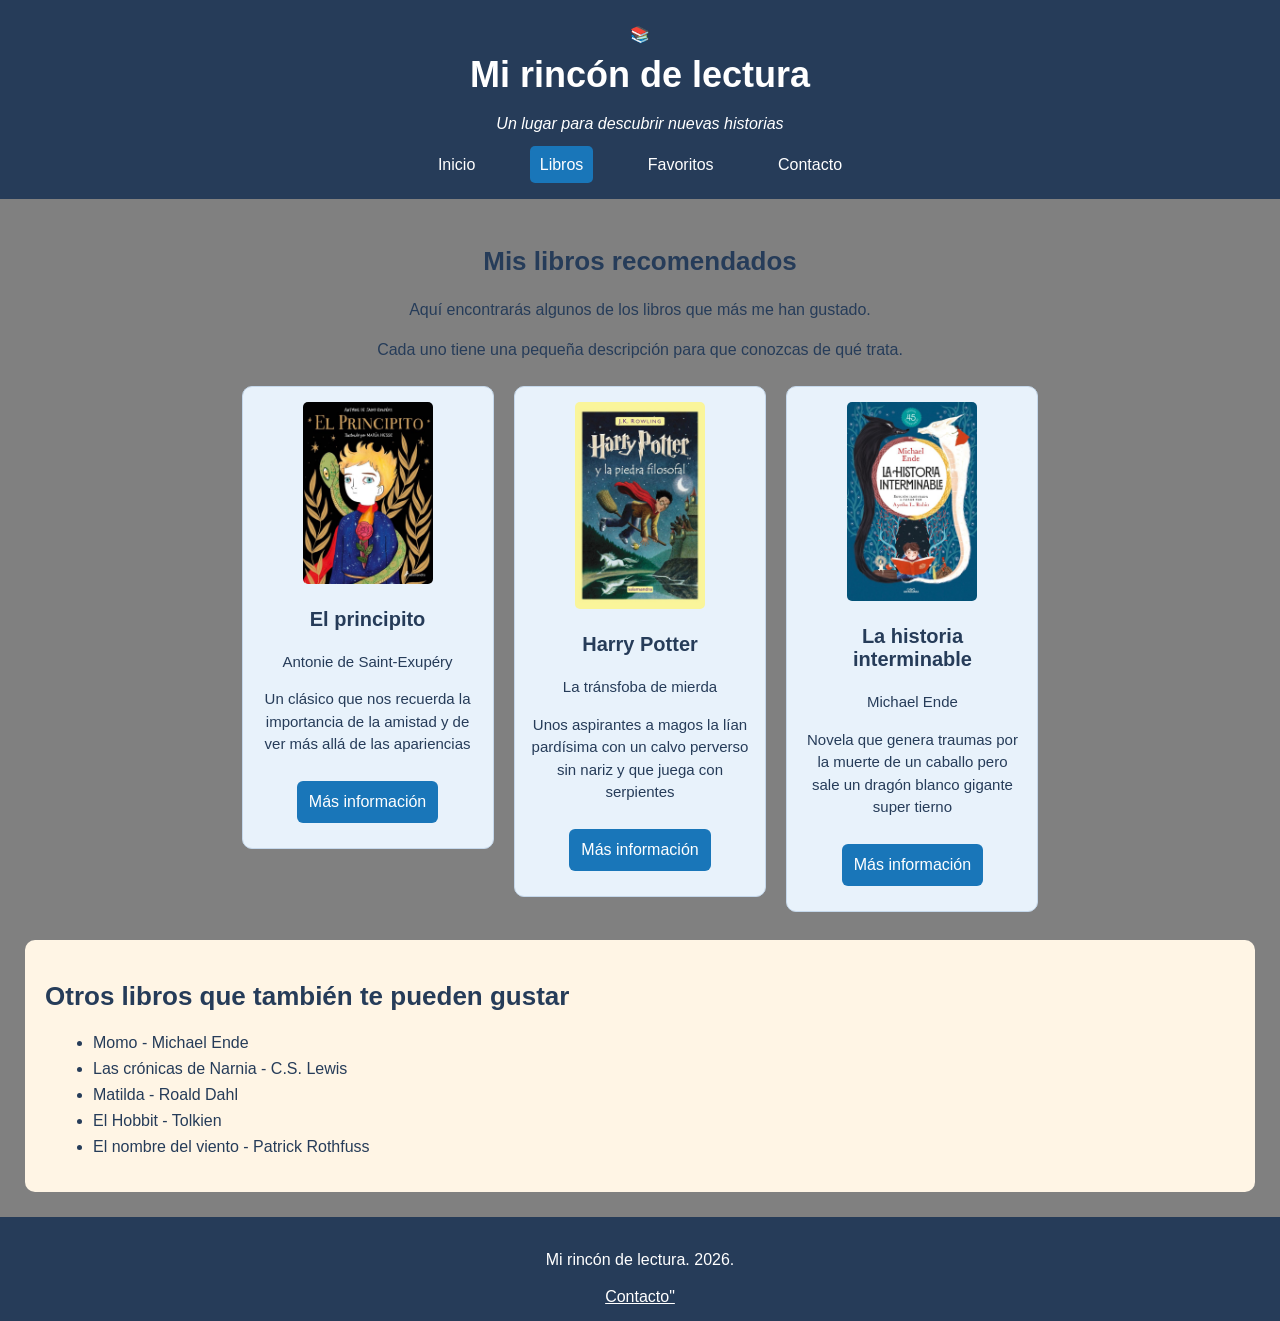
==== libros.html @ 9397f473 "segundointentodeweb" ====
<!DOCTYPE html>
<html lang="en">

<head>
    <meta charset="UTF-8">
    <meta name="viewport" content="width=device-width, initial-scale=1.0">
    <title>Mis libros recomendados</title>
    <link rel="stylesheet" href="css/estilos.css">
</head>
<body>
    <header>
         <header id="cabecera">
        <div class="identidad">
            <span class="icono-libro">📚</span>
            <div>
                <h1>Mi rincón de lectura</h1>
                <p>Un lugar para descubrir nuevas historias</p>
            </div>
        </div>
        <nav>
            <a href="index.html">Inicio</a>
            <a href="libros.html" class="activo">Libros</a>
            <a href="index.html#generos">Favoritos</a>
            <a href="#contacto">Contacto</a>
        </nav>
    </header>
    <main>
        <section id="catalogo">
            <h2>Mis libros recomendados</h2>
            <p>Aquí encontrarás algunos de los libros que más me han gustado.</p>
            <p>Cada uno tiene una pequeña descripción para que conozcas de qué trata.</p>

            <div class="tarjeta">
                <img src="img/principito.webp" alt="portada de El Principito" class="portada">
                <h3>El principito</h3>
                <p>Antonie de Saint-Exupéry</p>
                <p>Un clásico que nos recuerda la importancia de la amistad y de ver más allá de las apariencias</p>
                <a href="https://es.wikipedia.org/wiki/El_principito" class="boton">Más información</a>
            </div>

            <div class="tarjeta">
                <img src="img/harrypotter.webp" alt="Portada de Harry Potter" class="portada">
                <h3>Harry Potter</h3>
                <p>La tránsfoba de mierda</p>
                <p>Unos aspirantes a magos la lían pardísima con un calvo perverso sin nariz y que juega con serpientes
                </p>
                <a href="https://es.wikipedia.org/wiki/Harry_Potter" class="boton">Más información</a>
            </div>

            <div class="tarjeta">
                <img src="img/lahistoriainterminable.webp" alt="La historia interminable"
                    class="portada de La historia interminable">
                <h3>La historia interminable</h3>
                <p>Michael Ende</p>
                <p>Novela que genera traumas por la muerte de un caballo pero sale un dragón blanco gigante super tierno
                </p>
                <a href="https://es.wikipedia.org/wiki/La_historia_interminable" class="boton">Más información</a>
            </div>
        </section>
        <section id="otros-libros">
            <h2>Otros libros que también te pueden gustar</h2>
            <ul>
                <li>Momo - Michael Ende</li>
                <li>Las crónicas de Narnia - C.S. Lewis</li>
                <li>Matilda - Roald Dahl</li>
                <li>El Hobbit - Tolkien</li>
                <li>El nombre del viento - Patrick Rothfuss</li>
            </ul>
        </section>
    </main>
    <footer id="Contacto">
        <p>Mi rincón de lectura. 2026.</p>
        <a href="mailto:lectura@ejemplo.com">Contacto"</a>
    </footer>
</body>

</html>
---- css/estilos.css ----
body {
font-family: Arial, Helvetica, sans-serif;
background-color: grey;
color: #263c59;
margin: 0;
}
main {
padding: 25px;
}
h2 {
color: #263c59;
font-size: 26px;
}
p {
    line-height: 1.5;
}

#cabecera {
background-color: #263c59;
color: white;
text-align: center;
padding: 25px;
}
#cabecera h1 {
font-size: 36px;
margin: 10px;
}
#cabecera p {
    font-style: italic;
}

nav {
margin-top: 20px;
}
nav a {
color: white;
text-decoration: none;
margin: 20px;
padding: 10px;
}
nav a:hover {
background-color: #1976b9;
border-radius: 50px; 
}
nav a.activo {
    background-color: #1976b9;
    border-radius: 5px;
}

#inicio {
    padding: 20px;
    background-color: azure;
}
#inicio img {
    width: 250px;
    border-radius: 10px;
}
.boton {
    display: inline-block;
    background-color: #1976b9;
    color: white;
    padding: 12px;
    margin: 10px;
    text-decoration: none;
    border-radius: 6px;
}

#generos {
    background-color: #e8f2fb;
    padding: 20px;
    text-align: center;
}
.genero {
display: inline-block;
vertical-align: top;
background-color: white;
width: 170px;
min-height: 130px;
margin: 8px;
padding: 15px;
border: 1px solid #c5d8eb;
border-radius: 8px;
}
.genero h3 {
    color: #263c59;
}

#recomendacion {
    background-color: #fce8ec;
    padding: 20px;
    margin-top: 20px;
    border-radius: 10px;
}
.portada {
    width: 130px;
    border-radius: 5px;
}
.cita {
    background-color: #fff5e5;
    padding: 12px;
    font-style: italic;
    text-align: center;
    border-radius: 6px;
}

#catalogo {
    text-align: center;
}
.tarjeta {
display: inline-block;
vertical-align: top;
width: 220px;
min-height: 420px;
background-color: #e8f2fb;
border: 1px solid #c5d8eb;
border-radius: 10px;
padding: 15px;
margin: 8px;
text-align: center;
}
.tarjeta h3 {
    font-size: 20px;
}
.tarjeta p {
    font-size: 15px;
}

#otros-libros {
    background-color: #fff5e5;
    padding: 20px;
    margin-top: 20px;
    border-radius: 10px;
}
#otros-libros li {
margin: 8px;
}

footer {
background-color: #263c59;
color: white;
text-align: center;
padding: 15px;
}
footer a {
    color: white;
}
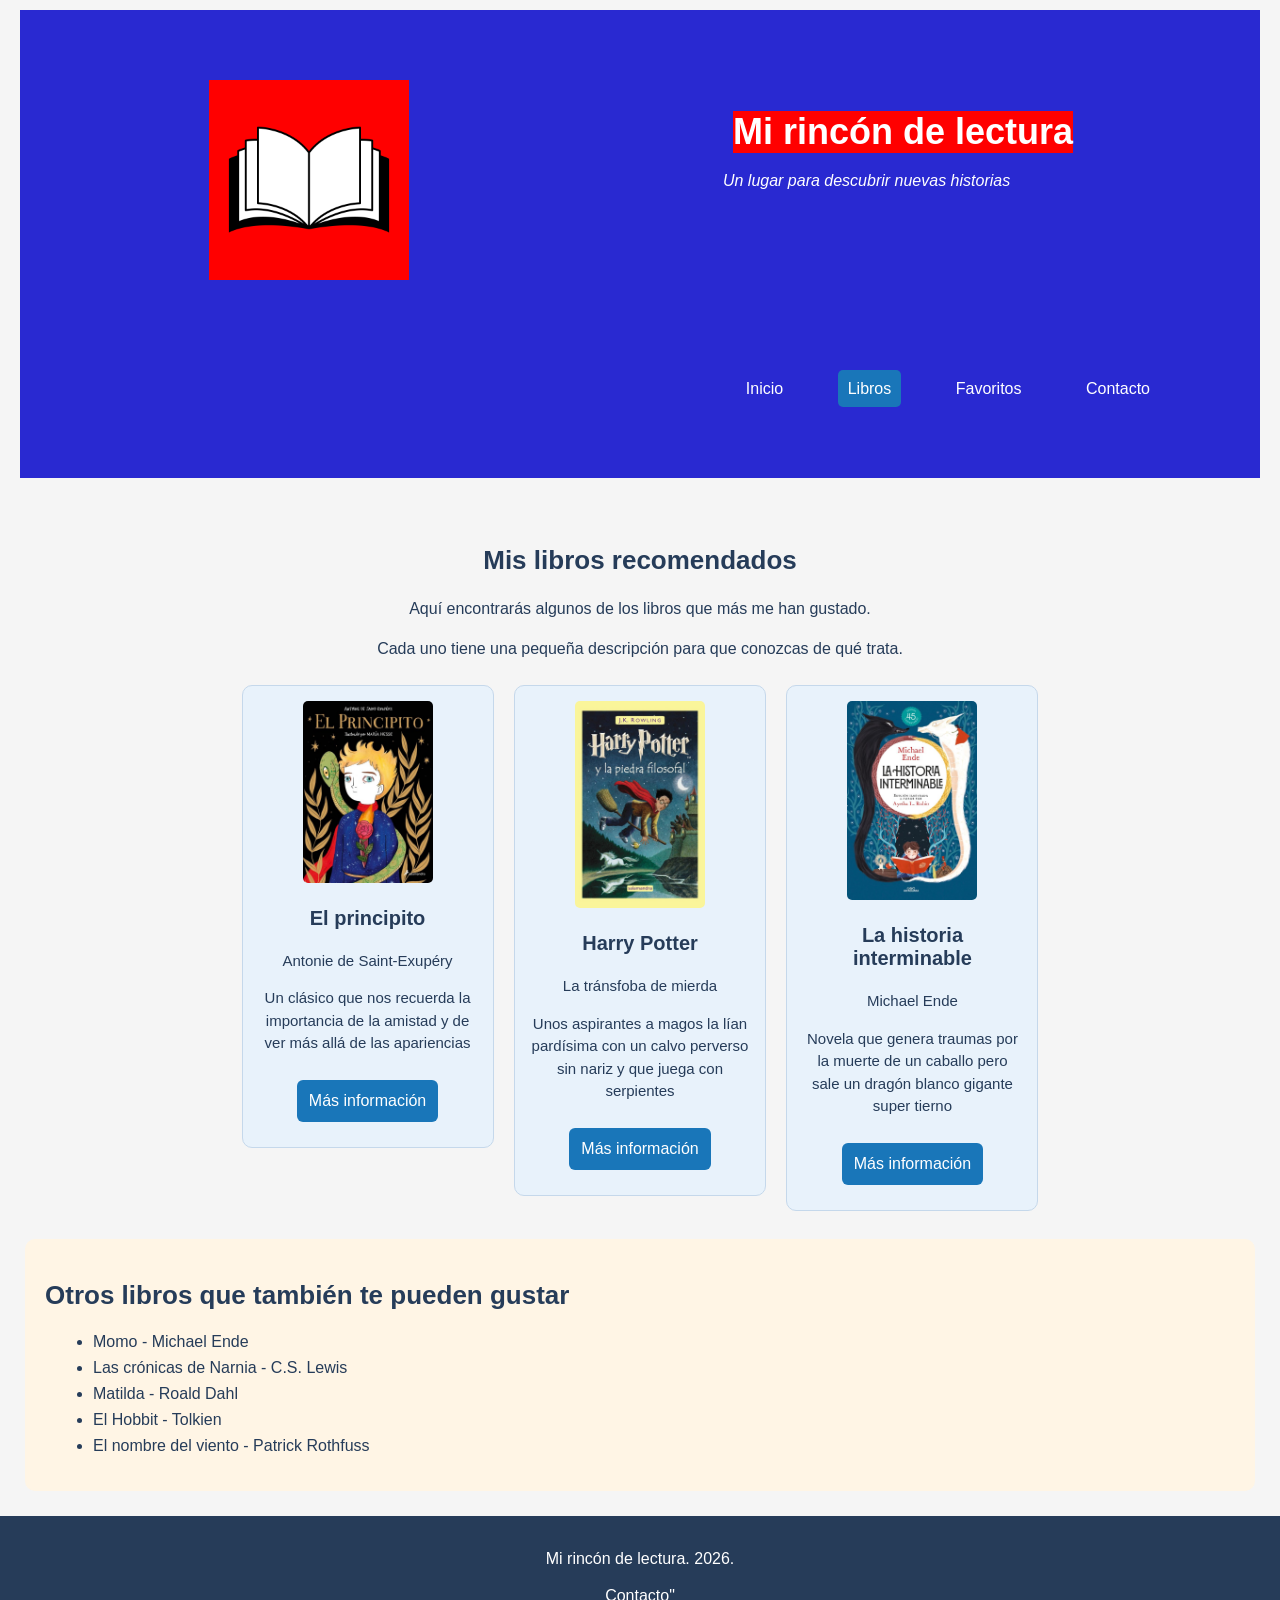
==== commit efd2b7e8: "nuevoscambios" ====
--- a/libros.html
+++ b/libros.html
@@ -11,7 +11,9 @@
     <header>
          <header id="cabecera">
         <div class="identidad">
-            <span class="icono-libro">📚</span>
+            <img id="imagenlogo"
+            src="img/libro.png"
+            alt="Logotipo libro">
             <div>
                 <h1>Mi rincón de lectura</h1>
                 <p>Un lugar para descubrir nuevas historias</p>
--- a/css/estilos.css
+++ b/css/estilos.css
@@ -1,47 +1,78 @@
 body {
-font-family: Arial, Helvetica, sans-serif;
-background-color: grey;
-color: #263c59;
-margin: 0;
+    font-family: Arial, Helvetica, sans-serif;
+    background-color: whitesmoke;
+    color: #263c59;
+    margin: 0;
 }
+
 main {
-padding: 25px;
+    padding: 25px;
 }
+
 h2 {
-color: #263c59;
-font-size: 26px;
+    color: #263c59;
+    font-size: 26px;
 }
+
 p {
     line-height: 1.5;
 }
 
+#imagenlogo {
+    width: 200px;
+    margin-top: 50px;
+    background-color: red;
+}
+
 #cabecera {
-background-color: #263c59;
-color: white;
-text-align: center;
-padding: 25px;
+    text-align: center;
+    background-color: rgb(41, 41, 209);
+    color: white;
+    padding: 20px;
+    margin: 20px;
+    margin-top: 10px;
+    border-width: 40px;
+    border-bottom: 20px;
 }
+
 #cabecera h1 {
-font-size: 36px;
-margin: 10px;
+    font-size: 36px;
+    background-color: red;
+    margin: 10px;
 }
+
 #cabecera p {
     font-style: italic;
 }
 
+.identidad {
+    display: flex;
+    align-items: center;
+    text-align: start;
+    justify-content: space-around;
+    padding-left: 1%;
+    margin: 0;
+    }
+
 nav {
-margin-top: 20px;
+    margin-top: 100px;
+    text-align: end; 
+    padding-right: 5%;
+    padding-bottom: 5%;
 }
+
 nav a {
-color: white;
-text-decoration: none;
-margin: 20px;
-padding: 10px;
+    color: white;
+    text-decoration: none;
+    margin: 20px;
+    padding: 10px;
 }
+
 nav a:hover {
-background-color: #1976b9;
-border-radius: 50px; 
+    background-color: #1976b9;
+    border-radius: 50px;
 }
+
 nav a.activo {
     background-color: #1976b9;
     border-radius: 5px;
@@ -51,10 +82,12 @@
     padding: 20px;
     background-color: azure;
 }
+
 #inicio img {
     width: 250px;
     border-radius: 10px;
 }
+
 .boton {
     display: inline-block;
     background-color: #1976b9;
@@ -70,17 +103,19 @@
     padding: 20px;
     text-align: center;
 }
+
 .genero {
-display: inline-block;
-vertical-align: top;
-background-color: white;
-width: 170px;
-min-height: 130px;
-margin: 8px;
-padding: 15px;
-border: 1px solid #c5d8eb;
-border-radius: 8px;
+    display: inline-block;
+    vertical-align: top;
+    background-color: white;
+    width: 170px;
+    min-height: 130px;
+    margin: 8px;
+    padding: 15px;
+    border: 1px solid #c5d8eb;
+    border-radius: 8px;
 }
+
 .genero h3 {
     color: #263c59;
 }
@@ -91,10 +126,12 @@
     margin-top: 20px;
     border-radius: 10px;
 }
+
 .portada {
     width: 130px;
     border-radius: 5px;
 }
+
 .cita {
     background-color: #fff5e5;
     padding: 12px;
@@ -106,21 +143,24 @@
 #catalogo {
     text-align: center;
 }
+
 .tarjeta {
-display: inline-block;
-vertical-align: top;
-width: 220px;
-min-height: 420px;
-background-color: #e8f2fb;
-border: 1px solid #c5d8eb;
-border-radius: 10px;
-padding: 15px;
-margin: 8px;
-text-align: center;
+    display: inline-block;
+    vertical-align: top;
+    width: 220px;
+    min-height: 420px;
+    background-color: #e8f2fb;
+    border: 1px solid #c5d8eb;
+    border-radius: 10px;
+    padding: 15px;
+    margin: 8px;
+    text-align: center;
 }
+
 .tarjeta h3 {
     font-size: 20px;
 }
+
 .tarjeta p {
     font-size: 15px;
 }
@@ -131,16 +171,18 @@
     margin-top: 20px;
     border-radius: 10px;
 }
+
 #otros-libros li {
-margin: 8px;
+    margin: 8px;
 }
 
 footer {
-background-color: #263c59;
-color: white;
-text-align: center;
-padding: 15px;
+    background-color: #263c59;
+    color: white;
+    text-align: center;
+    padding: 15px;
 }
+
 footer a {
     color: white;
 }
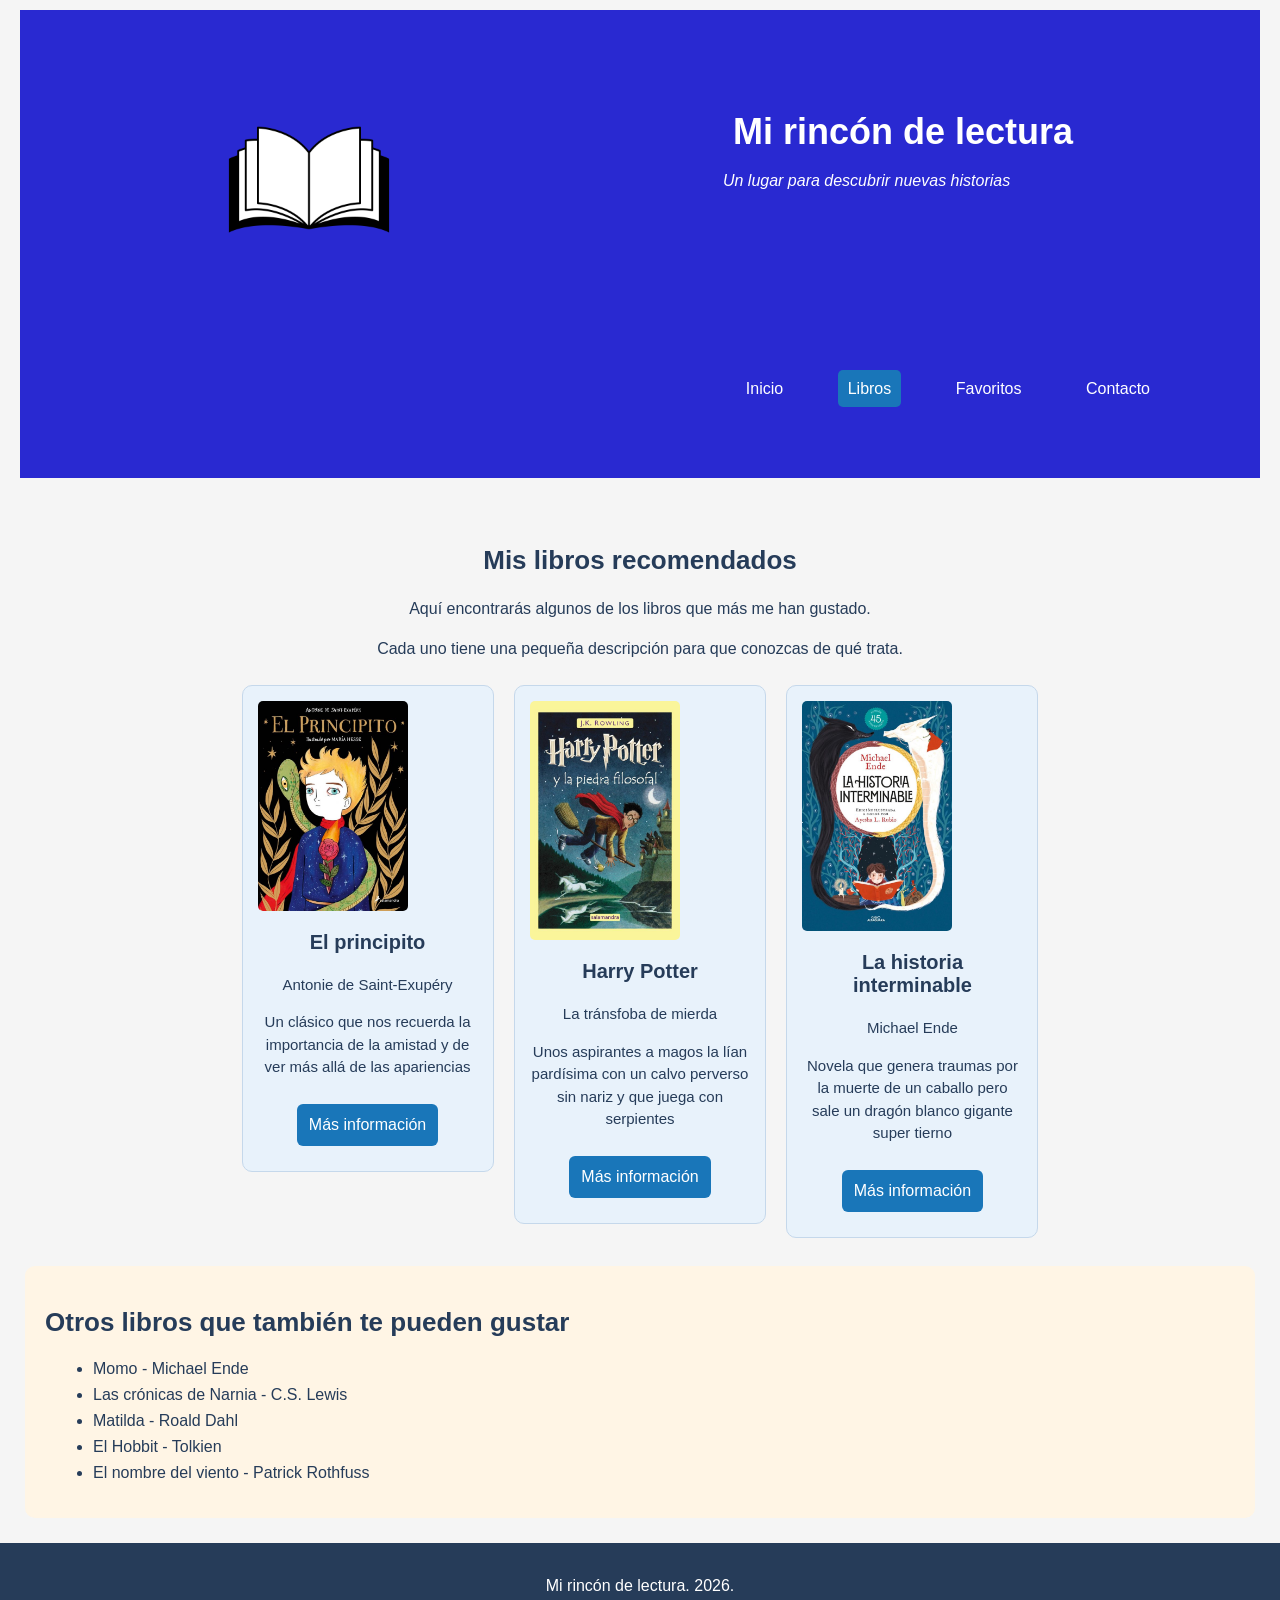
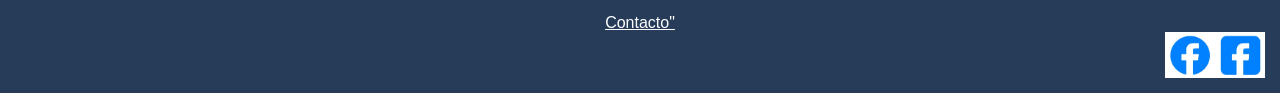
==== commit 763f745d: "trabajoweblibros" ====
--- a/libros.html
+++ b/libros.html
@@ -73,6 +73,11 @@
     <footer id="Contacto">
         <p>Mi rincón de lectura. 2026.</p>
         <a href="mailto:lectura@ejemplo.com">Contacto"</a>
+        <img
+        src="img/logos.png"
+        alt="redessociales";
+        style="width: 100px;"
+        class="logosocial">
     </footer>
 </body>
 
--- a/css/estilos.css
+++ b/css/estilos.css
@@ -21,7 +21,7 @@
 #imagenlogo {
     width: 200px;
     margin-top: 50px;
-    background-color: red;
+    background-color: rgb(41, 41, 209);
 }
 
 #cabecera {
@@ -37,7 +37,7 @@
 
 #cabecera h1 {
     font-size: 36px;
-    background-color: red;
+    background-color: none;
     margin: 10px;
 }
 
@@ -97,13 +97,17 @@
     text-decoration: none;
     border-radius: 6px;
 }
-
 #generos {
     background-color: #e8f2fb;
     padding: 20px;
     text-align: center;
+    justify-content: flex-end;
+    align-items: center;
+    gap: 20px;
 }
-
+.iconofavoritos {
+width: 100px;
+}
 .genero {
     display: inline-block;
     vertical-align: top;
@@ -125,17 +129,20 @@
     padding: 20px;
     margin-top: 20px;
     border-radius: 10px;
+    text-align: end;
 }
 
 .portada {
-    width: 130px;
+    width: 150px;
     border-radius: 5px;
+    display: flex;
 }
 
 .cita {
     background-color: #fff5e5;
     padding: 12px;
     font-style: italic;
+    color: brown;
     text-align: center;
     border-radius: 6px;
 }
@@ -182,7 +189,11 @@
     text-align: center;
     padding: 15px;
 }
-
+.logosocial {
+ display: block;
+    margin-left: auto;
+    margin-right: 0;
+}
 footer a {
     color: white;
 }
